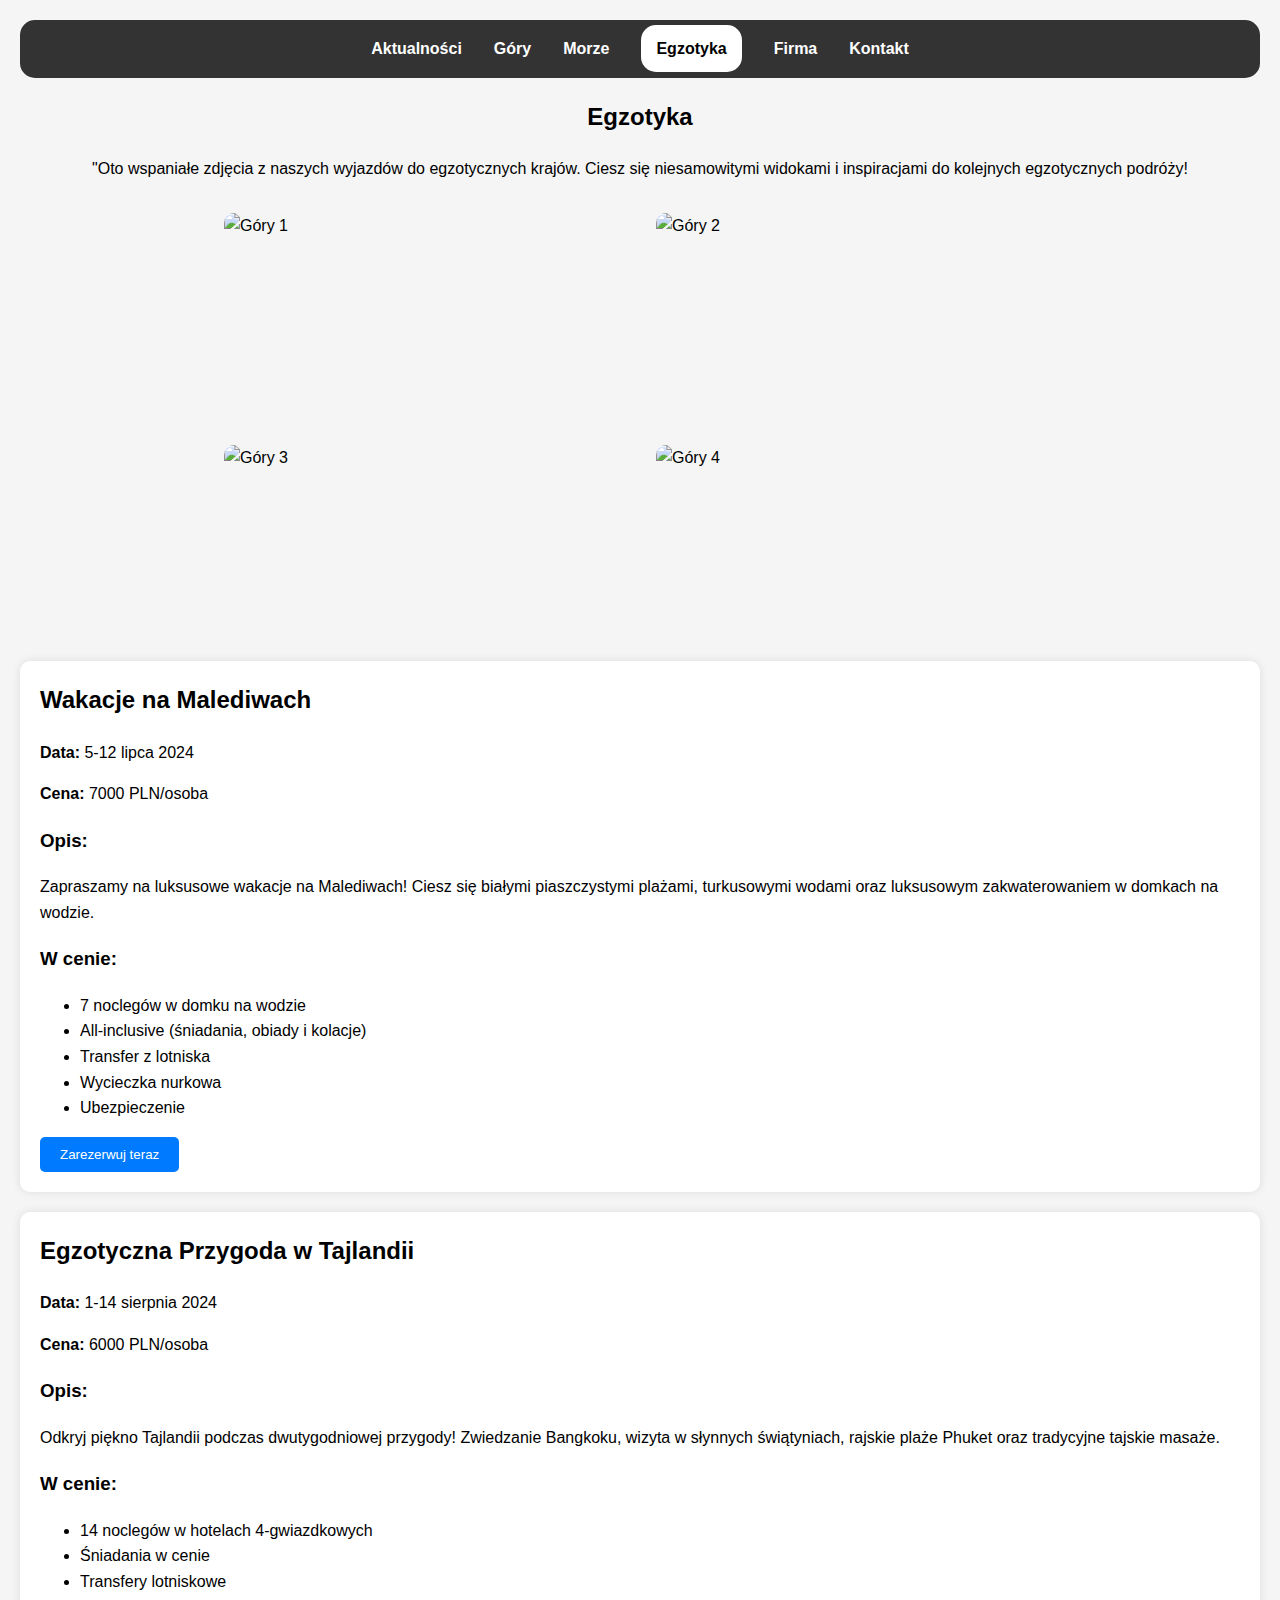
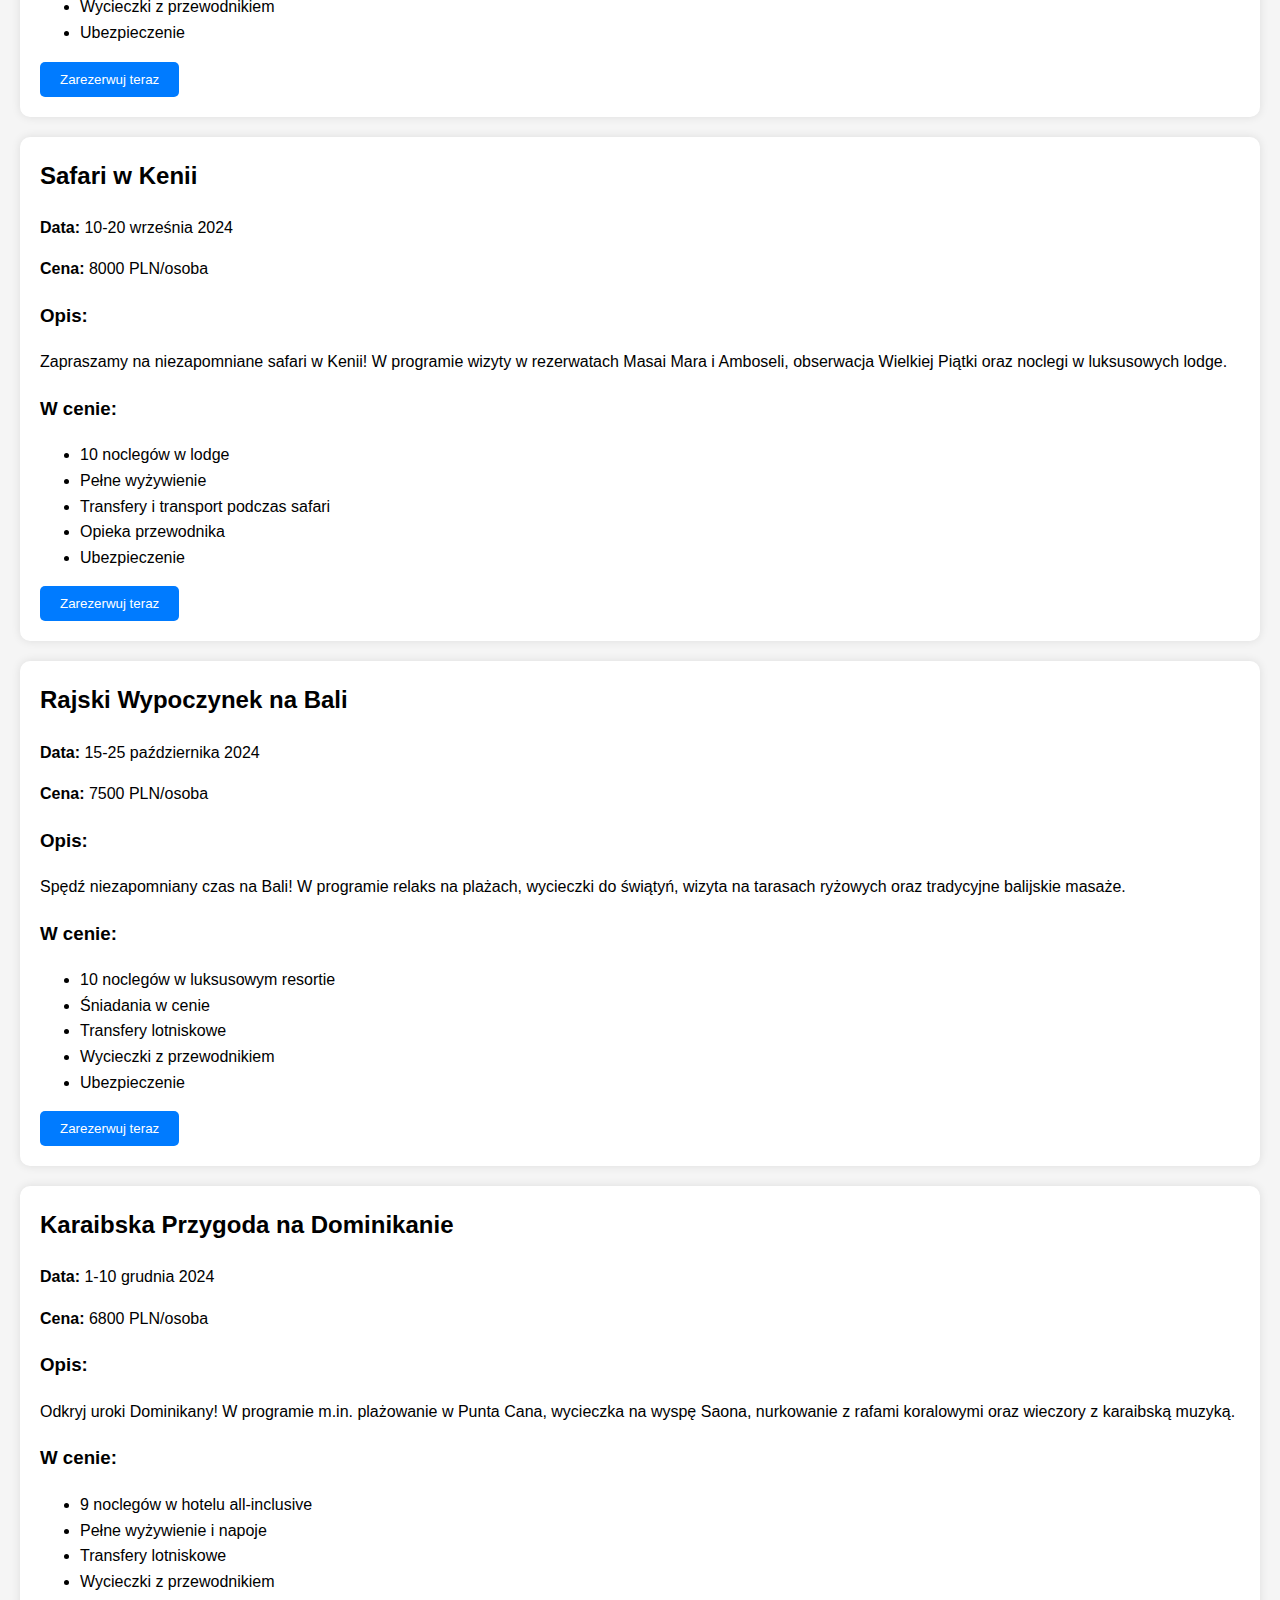
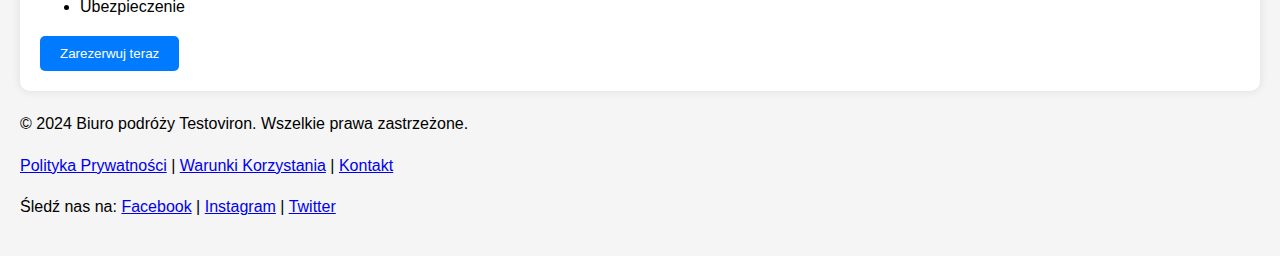
==== egzotyka.html @ d92be0e7 "cd" ====
<!DOCTYPE html>
<html lang="en">
<head>
    <meta charset="UTF-8">
    <meta name="viewport" content="width=device-width, initial-scale=1.0">
    <title>Document</title>
    <link rel="stylesheet" href="style.css">
</head>
<body>
    <nav>
        <ul>
            <li><a href="index.html">Aktualności</a></li>
            <li><a href="gory.html">Góry</a></li>
            <li><a href="morze.html" >Morze</a></li>
            <li><a href="egzotyka.html" class="active">Egzotyka</a></li>
            <li><a href="firma.html">Firma</a></li>
            <li><a href="kontakt.html">Kontakt</a></li>
        </ul>
    </nav>

    <section id="gory">
        <h2 class="center">Egzotyka</h2>
        <p class="center">"Oto wspaniałe zdjęcia z naszych wyjazdów do egzotycznych krajów. Ciesz się niesamowitymi widokami i inspiracjami do kolejnych egzotycznych podróży!</p>
        <div class="gallery">
            <img src="https://metropoliabydgoska.pl/wp-content/uploads/2022/11/shutterstock_1938868960malediwyplazawodarajskiewakacje-min-1.jpg" alt="Góry 1">
            <img src="https://wakacyjnapapuga.pl/wp-content/uploads/2019/02/egzotyka-e1549464626297.jpg" alt="Góry 2">
            <img src="https://soleno.com.pl/wp-content/uploads/2022/08/egzotyka-2022-23.jpg" alt="Góry 3">
            <img src="https://f4fcdn.eu/wp-content/uploads/2020/11/Malediwyy-icemanphotos-1200x800.jpg" alt="Góry 4">
        </div>
        <div class="offer">
            <h2>Wakacje na Malediwach</h2>
            <p><strong>Data:</strong> 5-12 lipca 2024</p>
            <p><strong>Cena:</strong> 7000 PLN/osoba</p>
            <h3>Opis:</h3>
            <p>Zapraszamy na luksusowe wakacje na Malediwach! Ciesz się białymi piaszczystymi plażami, turkusowymi wodami oraz luksusowym zakwaterowaniem w domkach na wodzie.</p>
            <h3>W cenie:</h3>
            <ul>
                <li>7 noclegów w domku na wodzie</li>
                <li>All-inclusive (śniadania, obiady i kolacje)</li>
                <li>Transfer z lotniska</li>
                <li>Wycieczka nurkowa</li>
                <li>Ubezpieczenie</li>
            </ul>
            <button>Zarezerwuj teraz</button>
        </div>
    
        <div class="offer">
            <h2>Egzotyczna Przygoda w Tajlandii</h2>
            <p><strong>Data:</strong> 1-14 sierpnia 2024</p>
            <p><strong>Cena:</strong> 6000 PLN/osoba</p>
            <h3>Opis:</h3>
            <p>Odkryj piękno Tajlandii podczas dwutygodniowej przygody! Zwiedzanie Bangkoku, wizyta w słynnych świątyniach, rajskie plaże Phuket oraz tradycyjne tajskie masaże.</p>
            <h3>W cenie:</h3>
            <ul>
                <li>14 noclegów w hotelach 4-gwiazdkowych</li>
                <li>Śniadania w cenie</li>
                <li>Transfery lotniskowe</li>
                <li>Wycieczki z przewodnikiem</li>
                <li>Ubezpieczenie</li>
            </ul>
            <button>Zarezerwuj teraz</button>
        </div>
    
        <div class="offer">
            <h2>Safari w Kenii</h2>
            <p><strong>Data:</strong> 10-20 września 2024</p>
            <p><strong>Cena:</strong> 8000 PLN/osoba</p>
            <h3>Opis:</h3>
            <p>Zapraszamy na niezapomniane safari w Kenii! W programie wizyty w rezerwatach Masai Mara i Amboseli, obserwacja Wielkiej Piątki oraz noclegi w luksusowych lodge.</p>
            <h3>W cenie:</h3>
            <ul>
                <li>10 noclegów w lodge</li>
                <li>Pełne wyżywienie</li>
                <li>Transfery i transport podczas safari</li>
                <li>Opieka przewodnika</li>
                <li>Ubezpieczenie</li>
            </ul>
            <button>Zarezerwuj teraz</button>
        </div>
    
        <div class="offer">
            <h2>Rajski Wypoczynek na Bali</h2>
            <p><strong>Data:</strong> 15-25 października 2024</p>
            <p><strong>Cena:</strong> 7500 PLN/osoba</p>
            <h3>Opis:</h3>
            <p>Spędź niezapomniany czas na Bali! W programie relaks na plażach, wycieczki do świątyń, wizyta na tarasach ryżowych oraz tradycyjne balijskie masaże.</p>
            <h3>W cenie:</h3>
            <ul>
                <li>10 noclegów w luksusowym resortie</li>
                <li>Śniadania w cenie</li>
                <li>Transfery lotniskowe</li>
                <li>Wycieczki z przewodnikiem</li>
                <li>Ubezpieczenie</li>
            </ul>
            <button>Zarezerwuj teraz</button>
        </div>
    
        <div class="offer">
            <h2>Karaibska Przygoda na Dominikanie</h2>
            <p><strong>Data:</strong> 1-10 grudnia 2024</p>
            <p><strong>Cena:</strong> 6800 PLN/osoba</p>
            <h3>Opis:</h3>
            <p>Odkryj uroki Dominikany! W programie m.in. plażowanie w Punta Cana, wycieczka na wyspę Saona, nurkowanie z rafami koralowymi oraz wieczory z karaibską muzyką.</p>
            <h3>W cenie:</h3>
            <ul>
                <li>9 noclegów w hotelu all-inclusive</li>
                <li>Pełne wyżywienie i napoje</li>
                <li>Transfery lotniskowe</li>
                <li>Wycieczki z przewodnikiem</li>
                <li>Ubezpieczenie</li>
            </ul>
            <button>Zarezerwuj teraz</button>
        </div>
    </section>
    <footer class="footer">
        <p>&copy; 2024 Biuro podróży Testoviron. Wszelkie prawa zastrzeżone.</p>
        <p>
            <a href="#">Polityka Prywatności</a> | 
            <a href="#">Warunki Korzystania</a> | 
            <a href="#">Kontakt</a>
        </p>
        <p>Śledź nas na:
            <a href="https://www.facebook.com" target="_blank">Facebook</a> | 
            <a href="https://www.instagram.com" target="_blank">Instagram</a> | 
            <a href="https://www.twitter.com" target="_blank">Twitter</a>
        </p>
    </footer>
</body>
</html>
---- style.css ----
/* body {
    font-family: Arial, sans-serif;
    margin: 0;
    padding: 0;
} */

nav {
    background-color: #333;
    color: white;
    padding: 1em 0;
    border-radius: 15px;
}

nav ul {
    list-style: none;
    margin: 0;
    padding: 0;
    display: flex;
    justify-content: center;
}

nav ul li {
    margin: 0 1em;
}

nav ul li a {
    color: white;
    text-decoration: none;
    font-weight: bold;
}

nav ul li a:hover {
    text-decoration: underline;
}

#galeria {
    padding: 2em;
    text-align: center;
}

.gallery {
    display: flex;
    flex-wrap: wrap;
    justify-content: center;
}

.gallery img {
    width: 400px;
    height:200px;
    margin: 1em;
    border-radius: 10px;
    transition: transform 0.3s ease;
}

.gallery img:hover {
    transform: scale(1.1);
}

#kontakt {
    padding: 2em;
    background-color: #f4f4f4;
}

#kontakt form {
    max-width: 600px;
    margin: 0 auto;
    display: flex;
    flex-direction: column;
}

#kontakt label {
    margin-top: 1em;
    margin-bottom: 0.5em;
}

#kontakt input, #kontakt textarea {
    padding: 0.5em;
    border: 1px solid #ccc;
    border-radius: 5px;
    width: 100%;
}

#kontakt button {
    margin-top: 1em;
    padding: 0.5em 1em;
    border: none;
    background-color: #333;
    color: white;
    border-radius: 5px;
    cursor: pointer;
    font-size: 1em;
}

#kontakt button:hover {
    background-color: #555;
}
.center{
    text-align: center;
}

body {
    font-family: Arial, sans-serif;
    line-height: 1.6;
    margin: 0;
    padding: 20px;
    background-color: whitesmoke;
}
.offer {
    background: #fff;
    padding: 20px;
    margin-bottom: 20px;
    border-radius: 10px;
    box-shadow: 0 0 10px rgba(0,0,0,0.1);
}
.offer h2 {
    margin-top: 0;
}
.offer button {
    background-color: #007BFF;
    color: white;
    border: none;
    padding: 10px 20px;
    border-radius: 5px;
    cursor: pointer;
}
.offer button:hover {
    background-color: #0056b3;
}
.active{
    color:black;
    background-color: white;
    padding: 15px;
    border-radius: 15px;
}
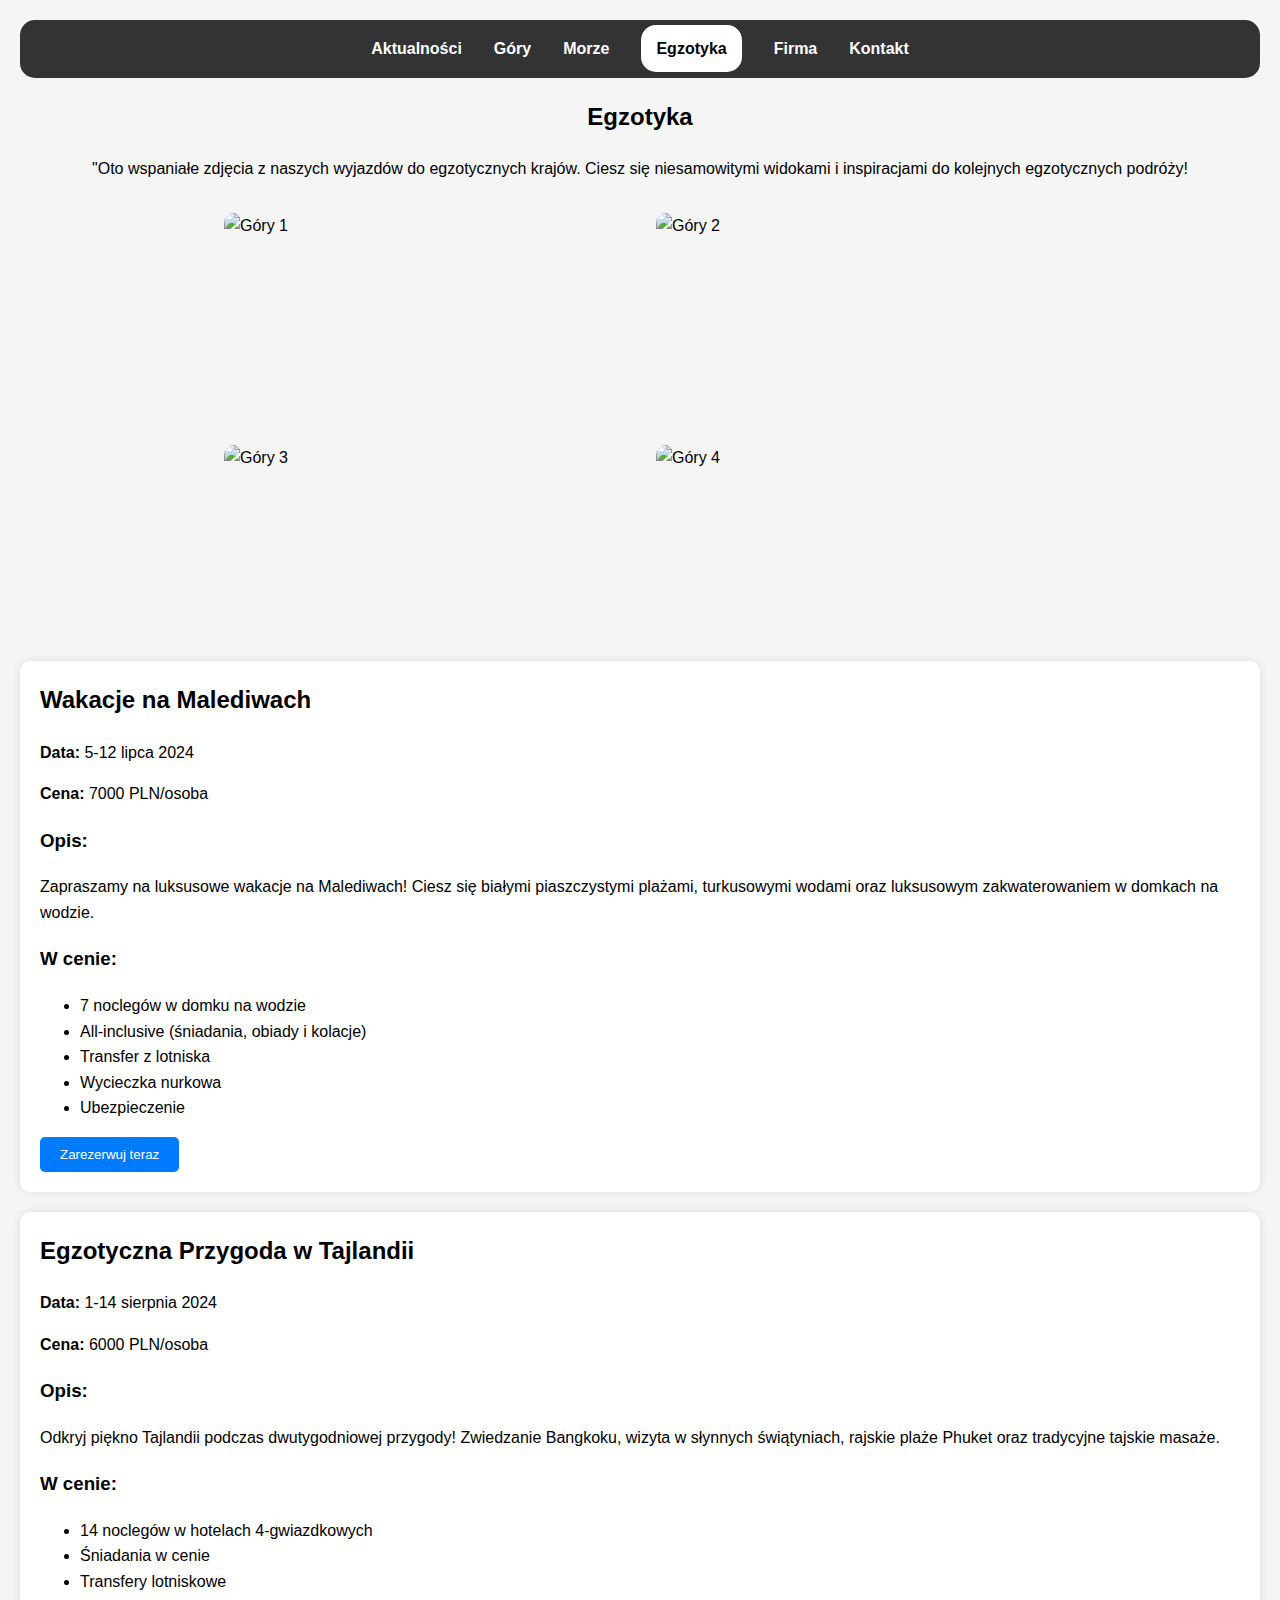
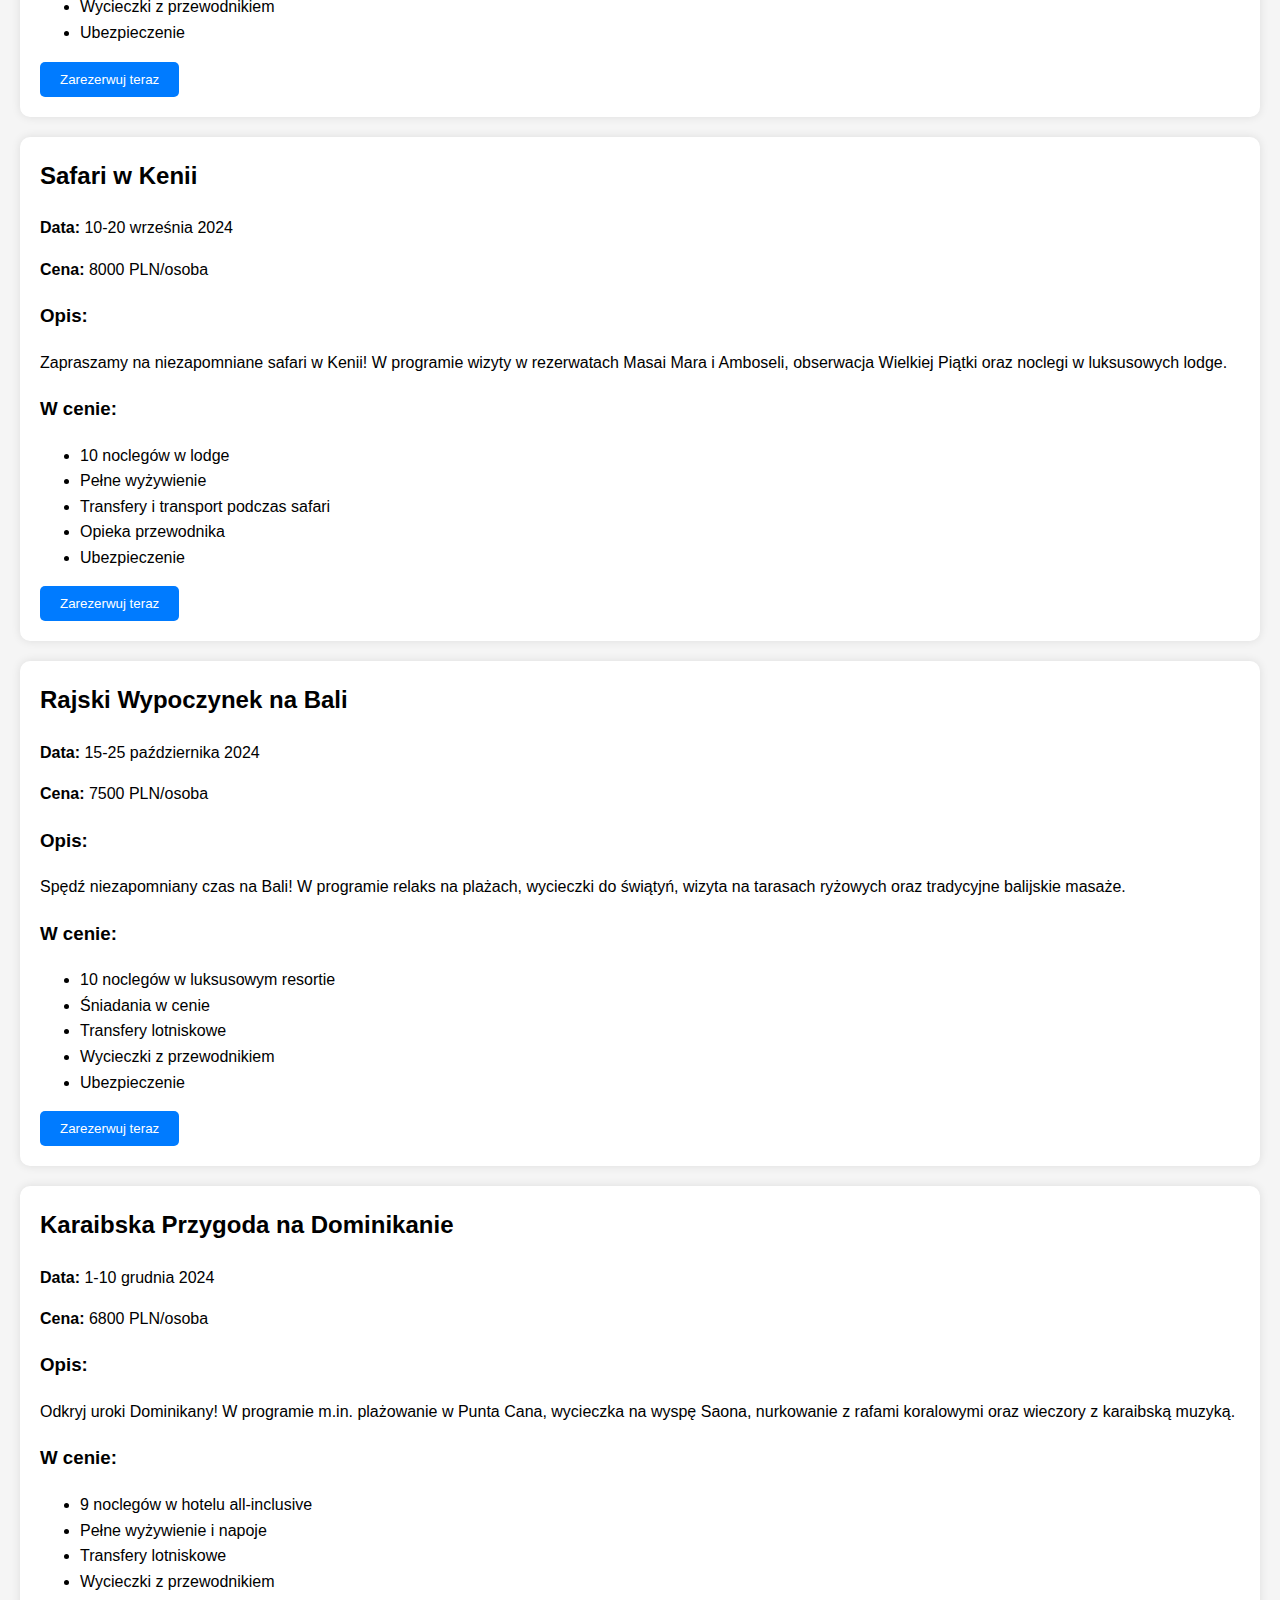
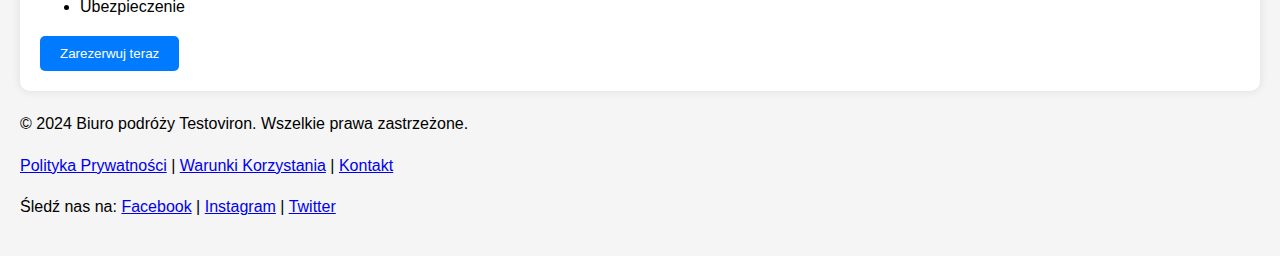
==== commit 0aee34b4: "koniec" ====
--- a/egzotyka.html
+++ b/egzotyka.html
@@ -9,7 +9,7 @@
 <body>
     <nav>
         <ul>
-            <li><a href="index.html">Aktualności</a></li>
+            <li><a href="aktualnosci.html">Aktualności</a></li>
             <li><a href="gory.html">Góry</a></li>
             <li><a href="morze.html" >Morze</a></li>
             <li><a href="egzotyka.html" class="active">Egzotyka</a></li>
--- a/style.css
+++ b/style.css
@@ -5,6 +5,7 @@
 } */
 
 nav {
+    margin-bottom: 20px;
     background-color: #333;
     color: white;
     padding: 1em 0;
@@ -132,3 +133,106 @@
     padding: 15px;
     border-radius: 15px;
 }
+
+.news-card {
+    background: #fff;
+    padding: 20px;
+    margin-bottom: 20px;
+    border-radius: 10px;
+    box-shadow: 0 0 10px rgba(0,0,0,0.1);
+}
+.news-card h2 {
+    margin-top: 0;
+}
+.news-card p {
+    margin: 10px 0;
+}
+.news-card a {
+    display: inline-block;
+    background-color: #007BFF;
+    color: white;
+    padding: 10px 20px;
+    border-radius: 5px;
+    text-decoration: none;
+}
+.news-card a:hover {
+    background-color: #0056b3;
+}
+.form-container {
+    background: #fff;
+    padding: 20px;
+    margin-bottom: 20px;
+    border-radius: 10px;
+    box-shadow: 0 0 10px rgba(0,0,0,0.1);
+}
+.form-container h2 {
+    margin-top: 0;
+}
+.form-container label {
+    display: block;
+    margin: 10px 0 5px;
+}
+.form-container input, .form-container textarea, .form-container button {
+    width: 100%;
+    padding: 10px;
+    margin-bottom: 10px;
+    border: 1px solid #ccc;
+    border-radius: 5px;
+}
+.form-container button {
+    background-color: #007BFF;
+    color: white;
+    border: none;
+    cursor: pointer;
+}
+.form-container button:hover {
+    background-color: #0056b3;
+}
+.company-info {
+    background: #fff;
+    padding: 20px;
+    border-radius: 10px;
+    box-shadow: 0 0 10px rgba(0,0,0,0.1);
+}
+.company-info h2 {
+    margin-top: 0;
+}
+.contact-container {
+    background: #fff;
+    padding: 20px;
+    margin-bottom: 20px;
+    border-radius: 10px;
+    box-shadow: 0 0 10px rgba(0,0,0,0.1);
+}
+.contact-container h2 {
+    margin-top: 0;
+}
+.contact-container label {
+    display: block;
+    margin: 10px 0 5px;
+}
+.contact-container input, .contact-container textarea, .contact-container button {
+    width: 100%;
+    padding: 10px;
+    margin-bottom: 10px;
+    border: 1px solid #ccc;
+    border-radius: 5px;
+}
+.contact-container button {
+    background-color: #007BFF;
+    color: white;
+    border: none;
+    cursor: pointer;
+}
+.contact-container button:hover {
+    background-color: #0056b3;
+}
+.company-info {
+    background: #fff;
+    padding: 20px;
+    border-radius: 10px;
+    box-shadow: 0 0 10px rgba(0,0,0,0.1);
+}
+.company-info h2 {
+    margin-top: 0;
+}